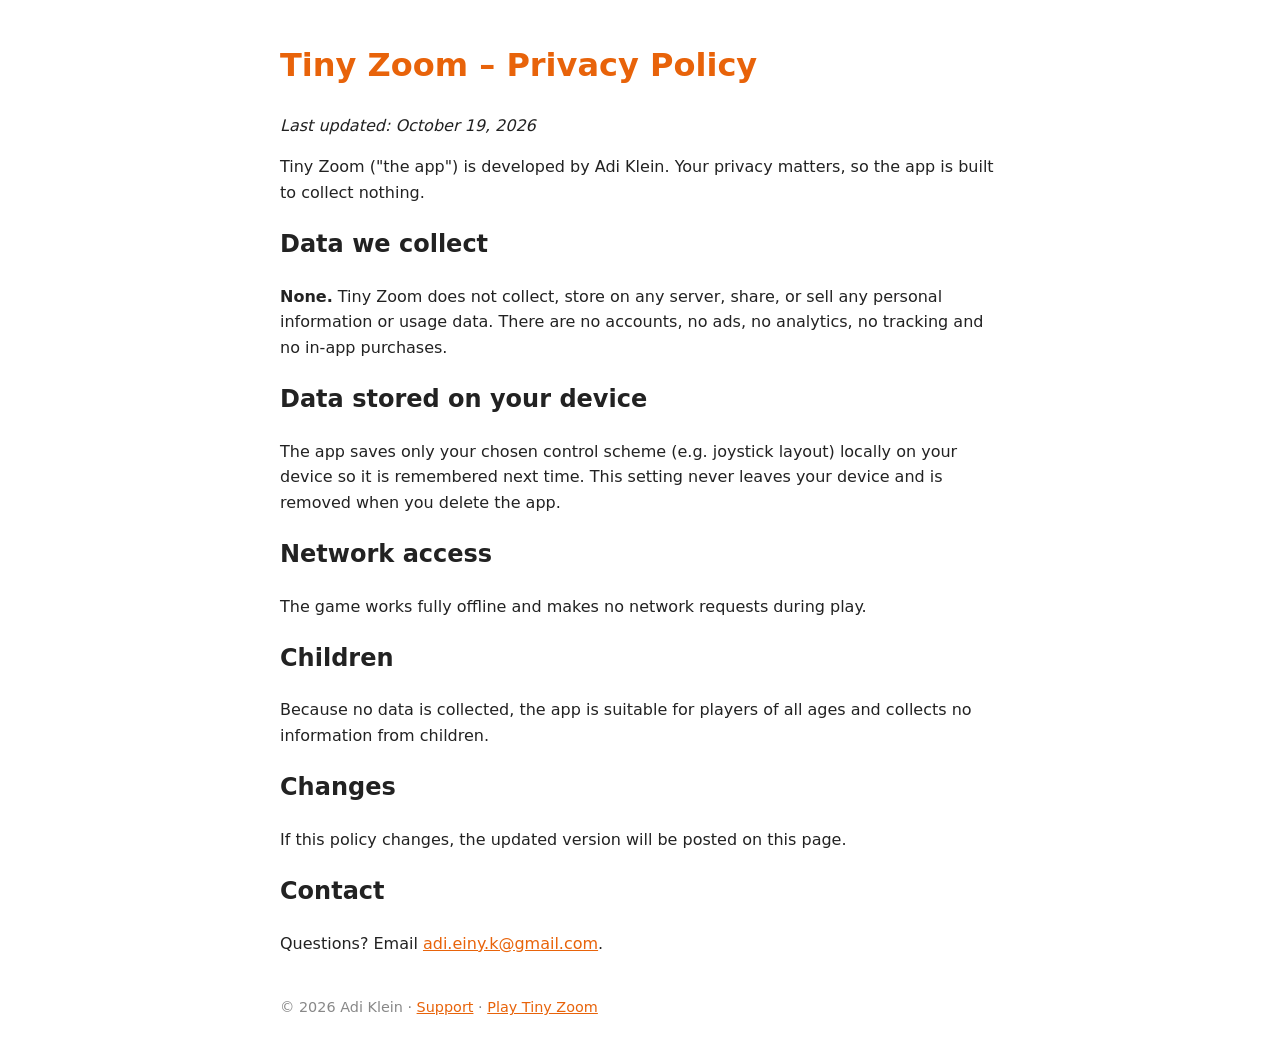
==== privacy.html @ e13bfb6c "Add privacy policy and support pages" ====
<!doctype html><html lang="en"><head><meta charset="utf-8"><meta name="viewport" content="width=device-width,initial-scale=1"><title>Tiny Zoom – Privacy Policy</title><style>body{font-family:-apple-system,system-ui,sans-serif;max-width:720px;margin:40px auto;padding:0 20px;line-height:1.6;color:#222}h1{color:#e8630a}a{color:#e8630a}footer{margin-top:40px;color:#888;font-size:.9em}</style></head><body>
<h1>Tiny Zoom – Privacy Policy</h1><p><em>Last updated: October 19, 2026</em></p>
<p>Tiny Zoom ("the app") is developed by Adi Klein. Your privacy matters, so the app is built to collect nothing.</p>
<h2>Data we collect</h2><p><strong>None.</strong> Tiny Zoom does not collect, store on any server, share, or sell any personal information or usage data. There are no accounts, no ads, no analytics, no tracking and no in-app purchases.</p>
<h2>Data stored on your device</h2><p>The app saves only your chosen control scheme (e.g. joystick layout) locally on your device so it is remembered next time. This setting never leaves your device and is removed when you delete the app.</p>
<h2>Network access</h2><p>The game works fully offline and makes no network requests during play.</p>
<h2>Children</h2><p>Because no data is collected, the app is suitable for players of all ages and collects no information from children.</p>
<h2>Changes</h2><p>If this policy changes, the updated version will be posted on this page.</p>
<h2>Contact</h2><p>Questions? Email <a href="mailto:adi.einy.k@gmail.com">adi.einy.k@gmail.com</a>.</p>
<footer>© 2026 Adi Klein · <a href="support.html">Support</a> · <a href="./">Play Tiny Zoom</a></footer></body></html>
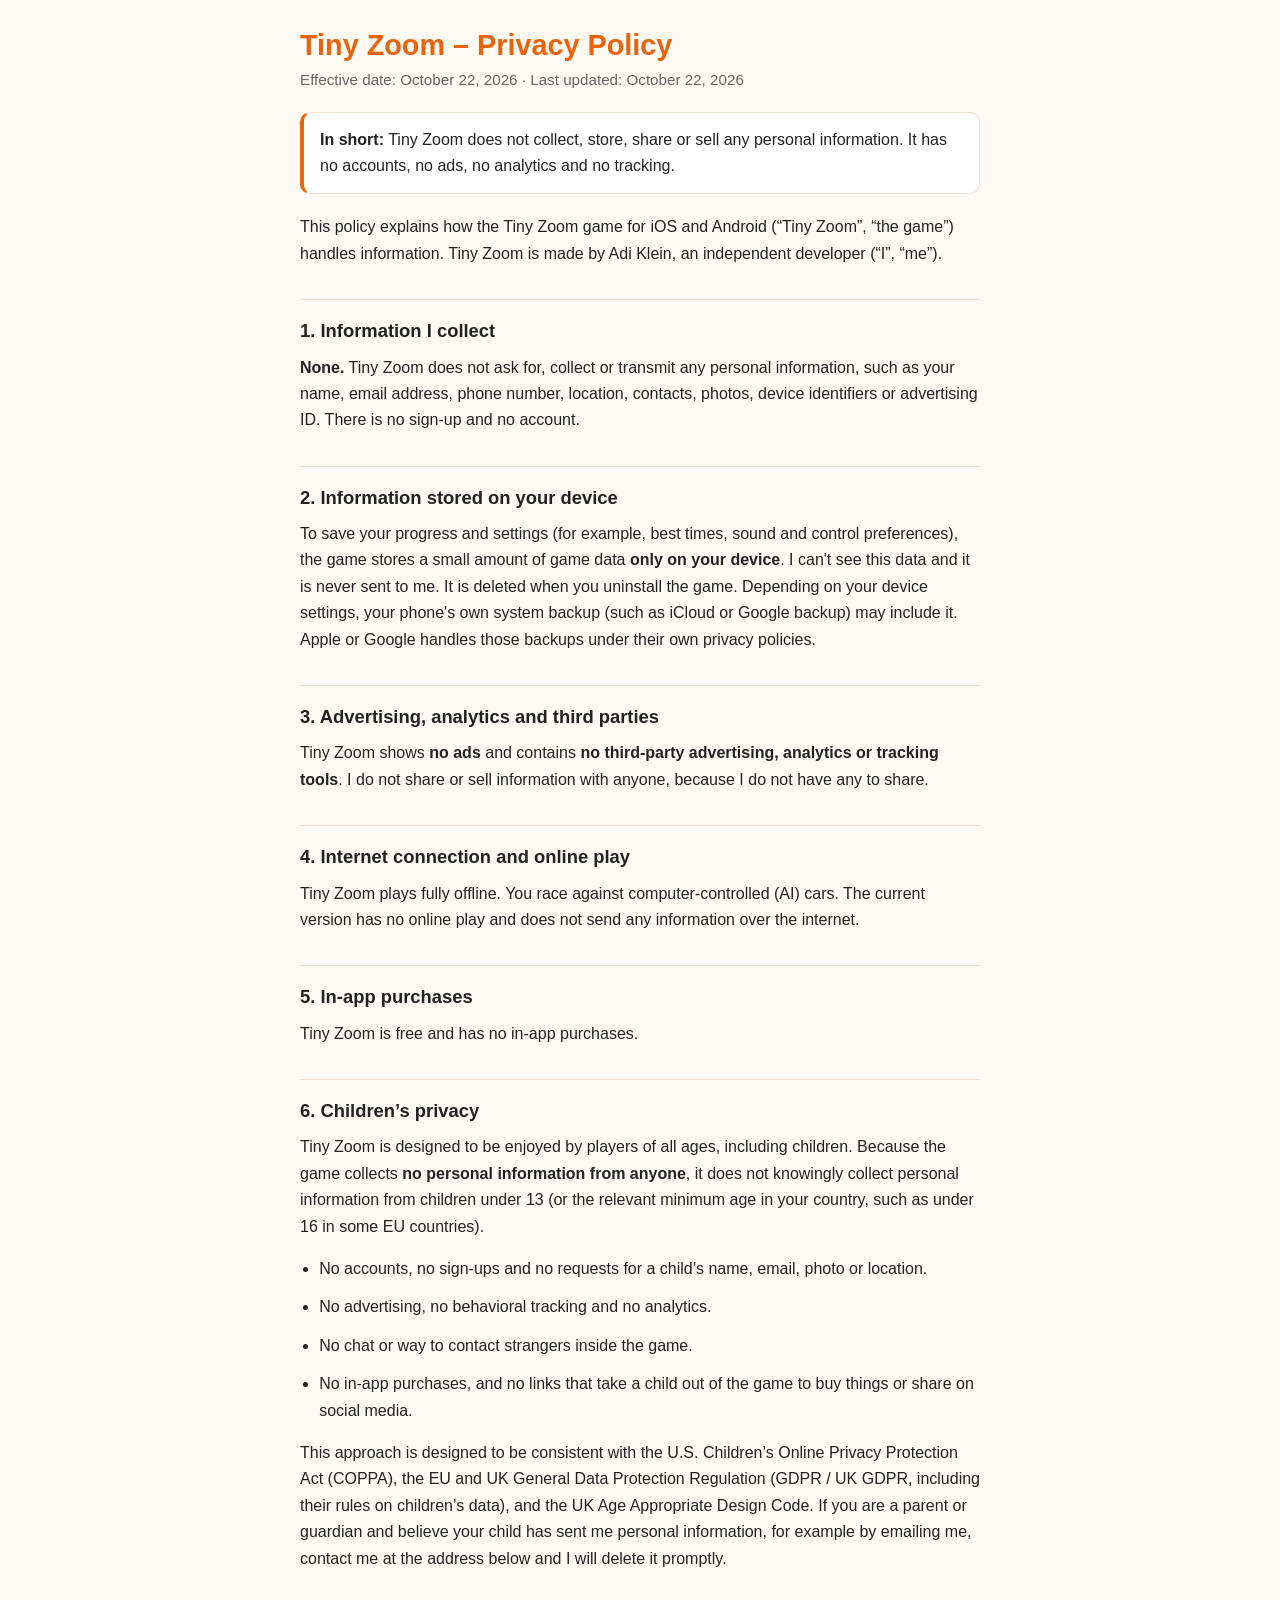
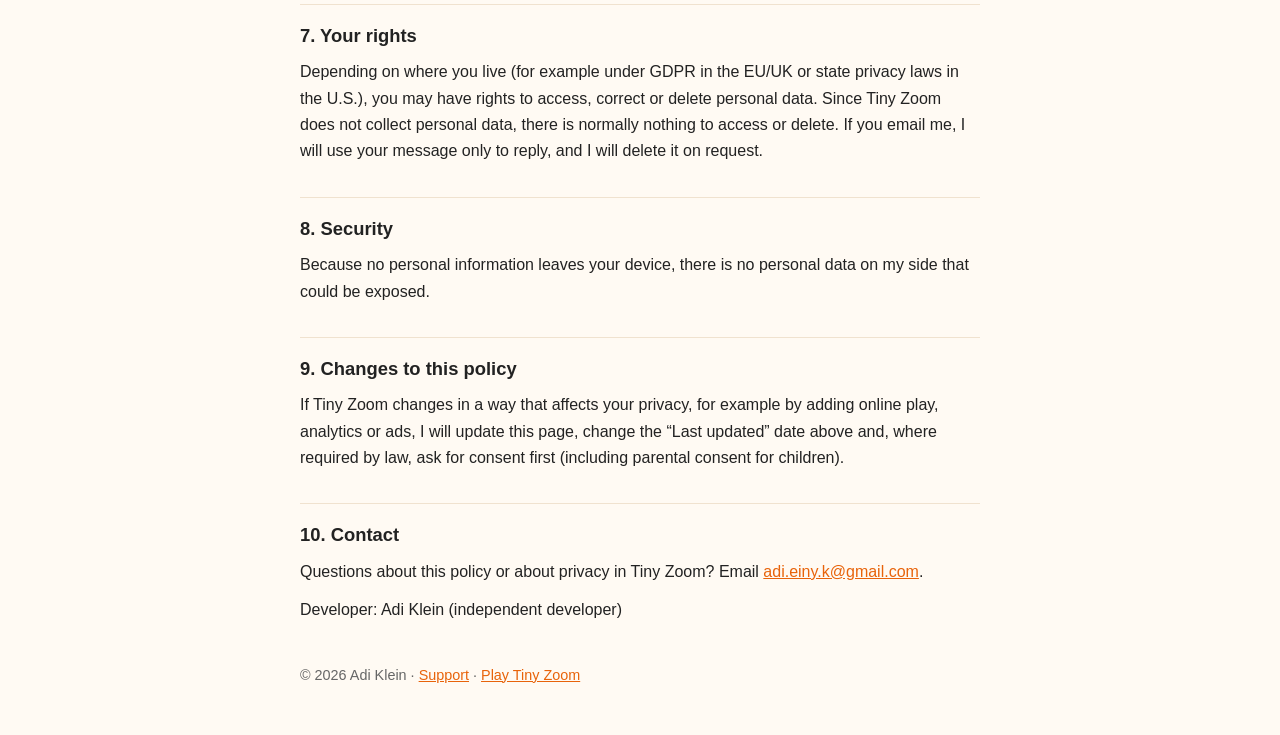
==== commit aa76836b: "Update privacy policy" ====
--- a/privacy.html
+++ b/privacy.html
@@ -1,10 +1,133 @@
-<!doctype html><html lang="en"><head><meta charset="utf-8"><meta name="viewport" content="width=device-width,initial-scale=1"><title>Tiny Zoom – Privacy Policy</title><style>body{font-family:-apple-system,system-ui,sans-serif;max-width:720px;margin:40px auto;padding:0 20px;line-height:1.6;color:#222}h1{color:#e8630a}a{color:#e8630a}footer{margin-top:40px;color:#888;font-size:.9em}</style></head><body>
-<h1>Tiny Zoom – Privacy Policy</h1><p><em>Last updated: October 19, 2026</em></p>
-<p>Tiny Zoom ("the app") is developed by Adi Klein. Your privacy matters, so the app is built to collect nothing.</p>
-<h2>Data we collect</h2><p><strong>None.</strong> Tiny Zoom does not collect, store on any server, share, or sell any personal information or usage data. There are no accounts, no ads, no analytics, no tracking and no in-app purchases.</p>
-<h2>Data stored on your device</h2><p>The app saves only your chosen control scheme (e.g. joystick layout) locally on your device so it is remembered next time. This setting never leaves your device and is removed when you delete the app.</p>
-<h2>Network access</h2><p>The game works fully offline and makes no network requests during play.</p>
-<h2>Children</h2><p>Because no data is collected, the app is suitable for players of all ages and collects no information from children.</p>
-<h2>Changes</h2><p>If this policy changes, the updated version will be posted on this page.</p>
-<h2>Contact</h2><p>Questions? Email <a href="mailto:adi.einy.k@gmail.com">adi.einy.k@gmail.com</a>.</p>
-<footer>© 2026 Adi Klein · <a href="support.html">Support</a> · <a href="./">Play Tiny Zoom</a></footer></body></html>
+<!doctype html>
+<!-- ================================================================
+     PROVISIONAL – RE-CONFIRM BEFORE SUBMISSION (target Nov 17-20, 2026)
+     This policy states that Tiny Zoom collects no data. That is
+     provisional. The Unity multiplayer and netcode packages are
+     installed in the project for a future friends mode. Before you
+     publish this page or submit the app, check the FINAL release build:
+     no multiplayer, netcode or Unity Gaming Services code runs and no
+     network connections are made; Unity Analytics, Cloud Diagnostics
+     and crash reporting are off; there is no ads SDK; and
+     PrivacyInfo.xcprivacy declares no collected data. If anything
+     differs, update sections 1, 3 and 4 below, plus App Store "App
+     Privacy" and Google Play "Data safety", before going live.
+     ================================================================ -->
+<html lang="en">
+<head>
+<meta charset="utf-8">
+<meta name="viewport" content="width=device-width, initial-scale=1">
+<title>Tiny Zoom – Privacy Policy</title>
+<meta name="description" content="Privacy Policy for Tiny Zoom, a family-friendly RC toy car racing game by Adi Klein. No personal data is collected.">
+<style>
+  :root{--accent:#e8630a;--ink:#222;--muted:#666;--bg:#fffaf3;--card:#fff;--line:#f0e2cf}
+  *{box-sizing:border-box}
+  body{margin:0;background:var(--bg);color:var(--ink);font:16px/1.65 -apple-system,BlinkMacSystemFont,"Segoe UI",Roboto,Helvetica,Arial,sans-serif;-webkit-text-size-adjust:100%}
+  main{max-width:720px;margin:0 auto;padding:28px 20px 48px}
+  h1{color:var(--accent);font-size:1.8rem;line-height:1.2;margin:0 0 4px}
+  h2{font-size:1.15rem;margin:32px 0 8px;padding-top:16px;border-top:1px solid var(--line)}
+  p,li{margin:0 0 12px}
+  ul{padding-left:1.2em}
+  a{color:var(--accent)}
+  .meta{color:var(--muted);font-size:.95rem;margin-bottom:20px}
+  .summary{background:var(--card);border:1px solid var(--line);border-left:4px solid var(--accent);border-radius:10px;padding:14px 16px;margin:20px 0}
+  .summary p{margin:0}
+  footer{margin-top:40px;color:var(--muted);font-size:.9rem}
+</style>
+</head>
+<body>
+<main>
+
+<h1>Tiny Zoom – Privacy Policy</h1>
+<p class="meta">Effective date: October 22, 2026 &middot; Last updated: October 22, 2026</p>
+
+<div class="summary">
+  <p><strong>In short:</strong> Tiny Zoom does not collect, store, share or sell any personal information. It has no accounts, no ads, no analytics and no tracking.</p>
+</div>
+
+<p>This policy explains how the Tiny Zoom game for iOS and Android (“Tiny Zoom”, “the game”) handles information. Tiny Zoom is made by Adi Klein, an independent developer (“I”, “me”).</p>
+
+<h2>1. Information I collect</h2>
+<p><strong>None.</strong> Tiny Zoom does not ask for, collect or transmit any personal information, such as your name, email address, phone number, location, contacts, photos, device identifiers or advertising ID. There is no sign-up and no account.</p>
+
+<!-- ============================================================
+     UPDATE HERE IF ANALYTICS / CRASH REPORTING IS ADDED
+     e.g. Unity Analytics, Firebase, Crashlytics, Sentry.
+     Name each provider, list exactly what it collects (device
+     model, OS version, crash logs, gameplay events), why, how long
+     it is kept, and link to the provider's privacy policy.
+     Also update: the summary box above, section 3, the App Store
+     "App Privacy" answers and the Google Play "Data safety" form.
+     ============================================================ -->
+
+<h2>2. Information stored on your device</h2>
+<p>To save your progress and settings (for example, best times, sound and control preferences), the game stores a small amount of game data <strong>only on your device</strong>. I can't see this data and it is never sent to me. It is deleted when you uninstall the game. Depending on your device settings, your phone's own system backup (such as iCloud or Google backup) may include it. Apple or Google handles those backups under their own privacy policies.</p>
+
+<h2>3. Advertising, analytics and third parties</h2>
+<p>Tiny Zoom shows <strong>no ads</strong> and contains <strong>no third-party advertising, analytics or tracking tools</strong>. I do not share or sell information with anyone, because I do not have any to share.</p>
+
+<!-- ============================================================
+     UPDATE HERE IF ADS ARE ADDED
+     Name the ad network(s) (e.g. AdMob, Unity Ads, AppLovin),
+     what they collect (advertising ID, IP address, device info),
+     whether ads are personalized, how to opt out, and how ads
+     are restricted for children (no personalized ads for under-13
+     users; certified/family-safe ad networks only). On iOS, add
+     App Tracking Transparency wording if any tracking occurs.
+     ============================================================ -->
+
+<h2>4. Internet connection and online play</h2>
+<p>Tiny Zoom plays fully offline. You race against computer-controlled (AI) cars. The current version has no online play and does not send any information over the internet.</p>
+
+<!-- ============================================================
+     UPDATE HERE IF ONLINE PLAY / RACES WITH FRIENDS ARE ADDED
+     Describe: how players connect (room codes, peer-to-peer, a
+     server, Game Center / Google Play Games), what is shared with
+     other players or servers (e.g. IP address needed for the
+     connection, display name, car choice, race results), whether
+     there is chat (avoid free-text chat for an all-ages game),
+     how long any data is kept, and any third-party services used.
+     NOTE: the existing web version at adikleineiny.github.io/
+     tiny-zoom/ already has an "Online" room mode (peer-to-peer
+     via public relays). If this page is also meant to cover the
+     web version, add a short paragraph about it here.
+     ============================================================ -->
+
+<h2>5. In-app purchases</h2>
+<p>Tiny Zoom is free and has no in-app purchases.</p>
+
+<!-- UPDATE HERE IF IN-APP PURCHASES ARE ADDED: payments are handled by Apple / Google;
+     the developer never receives payment details. Add parental-gate wording for children. -->
+
+<h2>6. Children’s privacy</h2>
+<p>Tiny Zoom is designed to be enjoyed by players of all ages, including children. Because the game collects <strong>no personal information from anyone</strong>, it does not knowingly collect personal information from children under 13 (or the relevant minimum age in your country, such as under 16 in some EU countries).</p>
+<ul>
+  <li>No accounts, no sign-ups and no requests for a child’s name, email, photo or location.</li>
+  <li>No advertising, no behavioral tracking and no analytics.</li>
+  <li>No chat or way to contact strangers inside the game.</li>
+  <li>No in-app purchases, and no links that take a child out of the game to buy things or share on social media.</li>
+</ul>
+<p>This approach is designed to be consistent with the U.S. Children’s Online Privacy Protection Act (COPPA), the EU and UK General Data Protection Regulation (GDPR / UK GDPR, including their rules on children’s data), and the UK Age Appropriate Design Code. If you are a parent or guardian and believe your child has sent me personal information, for example by emailing me, contact me at the address below and I will delete it promptly.</p>
+
+<!-- UPDATE HERE IF ANY CHILD-RELATED DATA COLLECTION IS EVER ADDED:
+     COPPA requires verifiable parental consent before collecting
+     personal information from under-13s; GDPR-K requires parental
+     consent below the national age of digital consent (13–16). -->
+
+<h2>7. Your rights</h2>
+<p>Depending on where you live (for example under GDPR in the EU/UK or state privacy laws in the U.S.), you may have rights to access, correct or delete personal data. Since Tiny Zoom does not collect personal data, there is normally nothing to access or delete. If you email me, I will use your message only to reply, and I will delete it on request.</p>
+
+<h2>8. Security</h2>
+<p>Because no personal information leaves your device, there is no personal data on my side that could be exposed.</p>
+
+<h2>9. Changes to this policy</h2>
+<p>If Tiny Zoom changes in a way that affects your privacy, for example by adding online play, analytics or ads, I will update this page, change the “Last updated” date above and, where required by law, ask for consent first (including parental consent for children).</p>
+
+<h2>10. Contact</h2>
+<p>Questions about this policy or about privacy in Tiny Zoom? Email <a href="mailto:adi.einy.k@gmail.com">adi.einy.k@gmail.com</a>.</p>
+<p>Developer: Adi Klein (independent developer)</p>
+
+<footer>&copy; 2026 Adi Klein &middot; <a href="support.html">Support</a> &middot; <a href="./">Play Tiny Zoom</a></footer>
+
+</main>
+</body>
+</html>
